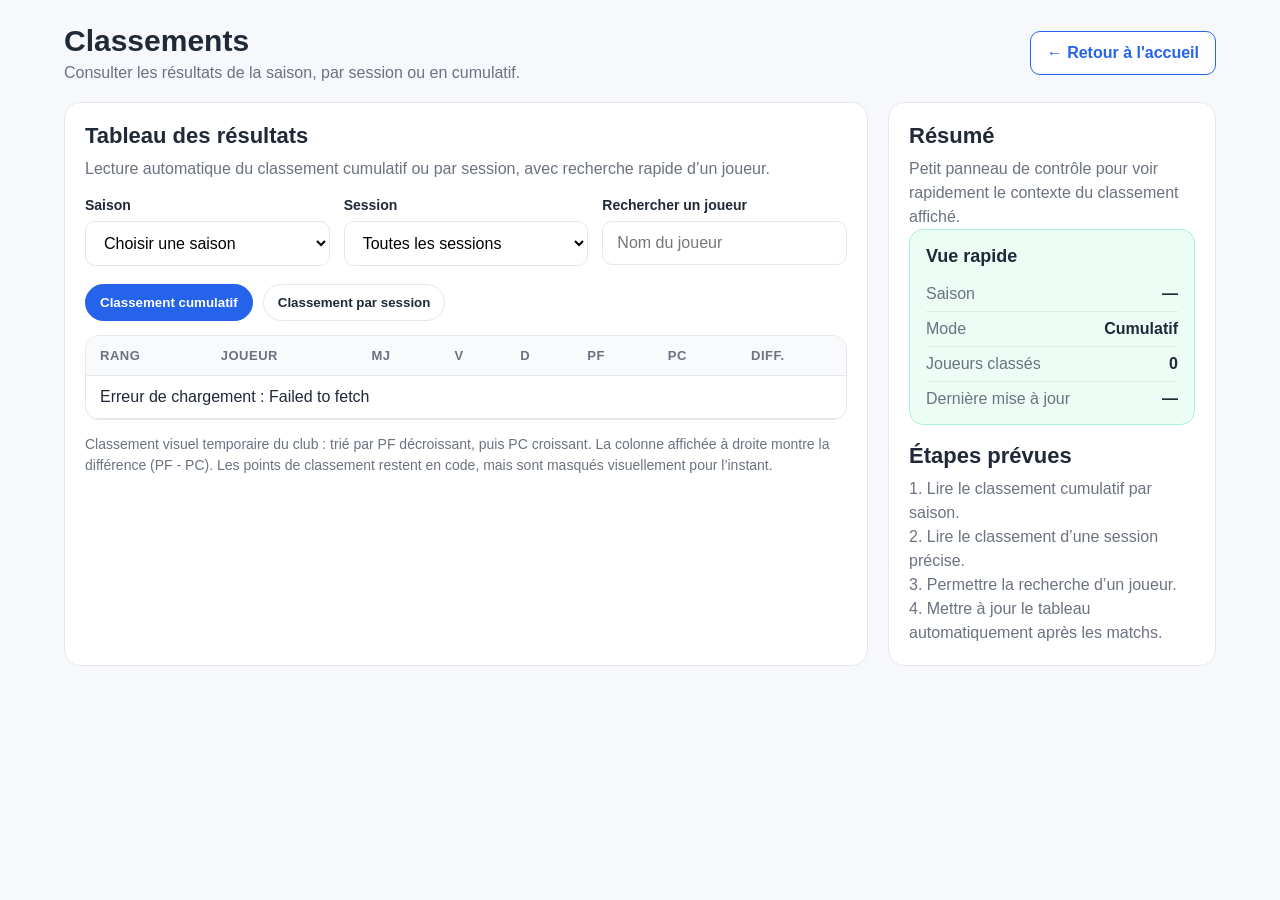
==== classement.html @ fb0f2013 "Update classement.html" ====
<!DOCTYPE html>
<html lang="fr">
<head>
  <meta charset="UTF-8" />
  <meta name="viewport" content="width=device-width, initial-scale=1.0" />
  <title>Badminton Stats - Classement</title>
  <style>
    :root {
      --bg: #f6f8fb;
      --card: #ffffff;
      --text: #1f2937;
      --muted: #6b7280;
      --line: #e5e7eb;
      --accent: #2563eb;
      --accent-hover: #1d4ed8;
      --soft: #eff6ff;
      --soft-line: #bfdbfe;
      --ok-bg: #ecfdf5;
      --ok-line: #a7f3d0;
    }

    * { box-sizing: border-box; }

    body {
      margin: 0;
      font-family: Arial, sans-serif;
      background: var(--bg);
      color: var(--text);
    }

    .wrap {
      max-width: 1200px;
      margin: 0 auto;
      padding: 24px;
    }

    .topbar {
      display: flex;
      justify-content: space-between;
      align-items: center;
      gap: 16px;
      flex-wrap: wrap;
      margin-bottom: 20px;
    }

    .topbar h1 {
      margin: 0;
      font-size: 30px;
    }

    .topbar p {
      margin: 6px 0 0;
      color: var(--muted);
    }

    .btn {
      display: inline-block;
      padding: 12px 16px;
      border-radius: 10px;
      text-decoration: none;
      font-weight: bold;
      border: 1px solid var(--accent);
      background: var(--accent);
      color: #fff;
      cursor: pointer;
    }

    .btn:hover {
      background: var(--accent-hover);
    }

    .btn.secondary {
      background: #fff;
      color: var(--accent);
    }

    .layout {
      display: grid;
      grid-template-columns: 1.7fr 1fr;
      gap: 20px;
    }

    .card {
      background: var(--card);
      border: 1px solid var(--line);
      border-radius: 16px;
      padding: 20px;
    }

    .card h2 {
      margin: 0 0 8px;
      font-size: 22px;
    }

    .card p {
      margin: 0;
      color: var(--muted);
      line-height: 1.5;
    }

    .filters {
      display: grid;
      grid-template-columns: repeat(3, minmax(0, 1fr));
      gap: 14px;
      margin-top: 16px;
    }

    .field {
      display: flex;
      flex-direction: column;
      gap: 8px;
    }

    label {
      font-weight: bold;
      font-size: 14px;
    }

    select,
    input {
      width: 100%;
      padding: 12px 14px;
      border: 1px solid var(--line);
      border-radius: 10px;
      font: inherit;
      background: #fff;
    }

    .tabs {
      display: flex;
      gap: 10px;
      flex-wrap: wrap;
      margin: 18px 0 14px;
    }

    .tab-btn {
      padding: 10px 14px;
      border-radius: 999px;
      border: 1px solid var(--line);
      background: #fff;
      font-weight: bold;
      color: var(--text);
    }

    .tab-btn.active {
      background: var(--accent);
      color: #fff;
      border-color: var(--accent);
    }

    .table-wrap {
      margin-top: 12px;
      overflow-x: auto;
      border: 1px solid var(--line);
      border-radius: 14px;
      background: #fff;
    }

    table {
      width: 100%;
      border-collapse: collapse;
      min-width: 760px;
    }

    th,
    td {
      padding: 12px 14px;
      text-align: left;
      border-bottom: 1px solid var(--line);
      white-space: nowrap;
    }

    th {
      background: #f9fafb;
      font-size: 13px;
      text-transform: uppercase;
      letter-spacing: 0.04em;
      color: var(--muted);
    }

    tbody tr:hover {
      background: #fafafa;
    }

    .rank-cell {
      font-weight: bold;
      width: 72px;
    }

    .player-cell {
      font-weight: bold;
    }

    .summary-box {
      background: var(--ok-bg);
      border: 1px solid var(--ok-line);
      border-radius: 14px;
      padding: 16px;
      margin-bottom: 16px;
    }

    .summary-box h3 {
      margin: 0 0 10px;
      font-size: 18px;
    }

    .summary-row {
      display: flex;
      justify-content: space-between;
      gap: 12px;
      padding: 8px 0;
      border-bottom: 1px solid rgba(0,0,0,0.06);
    }

    .summary-row:last-child {
      border-bottom: none;
      padding-bottom: 0;
    }

    .summary-label {
      color: var(--muted);
    }

    .summary-value {
      font-weight: bold;
      text-align: right;
    }

    .note {
      margin-top: 14px;
      font-size: 14px;
      color: var(--muted);
      line-height: 1.5;
    }

    @media (max-width: 980px) {
      .layout {
        grid-template-columns: 1fr;
      }

      .filters {
        grid-template-columns: 1fr;
      }
    }
  </style>
</head>
<body>
  <div class="wrap">
    <div class="topbar">
      <div>
        <h1>Classements</h1>
        <p>Consulter les résultats de la saison, par session ou en cumulatif.</p>
      </div>
      <a class="btn secondary" href="index.html">← Retour à l'accueil</a>
    </div>

    <div class="layout">
      <section class="card">
        <h2>Tableau des résultats</h2>
        <p>Lecture automatique du classement cumulatif ou par session, avec recherche rapide d’un joueur.</p>

        <div class="filters">
          <div class="field">
            <label for="rankingSeason">Saison</label>
            <select id="rankingSeason" name="rankingSeason">
              <option value="">Choisir une saison</option>
            </select>
          </div>

          <div class="field">
            <label for="rankingSession">Session</label>
            <select id="rankingSession" name="rankingSession">
              <option value="">Toutes les sessions</option>
            </select>
          </div>

          <div class="field">
            <label for="rankingSearch">Rechercher un joueur</label>
            <input type="text" id="rankingSearch" name="rankingSearch" placeholder="Nom du joueur" />
          </div>
        </div>

        <div class="tabs">
          <button type="button" class="tab-btn active" id="tabCumulatif">Classement cumulatif</button>
          <button type="button" class="tab-btn" id="tabSession">Classement par session</button>
        </div>

        <div class="table-wrap">
          <table>
            <thead>
              <tr>
                <th>Rang</th>
                <th>Joueur</th>
                <th>MJ</th>
                <th>V</th>
                <th>D</th>
                <th>PF</th>
                <th>PC</th>
                <th style="display:none;">Diff. interne</th>
                <th>Diff.</th>
              </tr>
            </thead>
            <tbody id="rankingTableBody">
              <tr>
                <td colspan="9">Chargement du classement...</td>
              </tr>
            </tbody>
          </table>
        </div>

        <div class="note">
          Classement visuel temporaire du club : trié par PF décroissant, puis PC croissant. La colonne affichée à droite montre la différence (PF - PC). Les points de classement restent en code, mais sont masqués visuellement pour l’instant.
        </div>
      </section>

      <!-- TODO TEMPORAIRE CLUB : le classement visuel est trié côté HTML par points pour (desc), puis points contre (asc), puis différence. Les points de classement (row.total_points) sont conservés en code mais cachés visuellement jusqu’à la décision finale sur la vraie règle officielle. -->

      <aside class="card">
        <h2>Résumé</h2>
        <p>Petit panneau de contrôle pour voir rapidement le contexte du classement affiché.</p>

        <div class="summary-box">
          <h3>Vue rapide</h3>

          <div class="summary-row">
            <div class="summary-label">Saison</div>
            <div class="summary-value" id="summarySeason">—</div>
          </div>

          <div class="summary-row">
            <div class="summary-label">Mode</div>
            <div class="summary-value" id="summaryMode">Cumulatif</div>
          </div>

          <div class="summary-row">
            <div class="summary-label">Joueurs classés</div>
            <div class="summary-value" id="summaryCount">0</div>
          </div>

          <div class="summary-row">
            <div class="summary-label">Dernière mise à jour</div>
            <div class="summary-value" id="summaryUpdated">—</div>
          </div>
        </div>

        <h2 style="margin-top: 18px;">Étapes prévues</h2>
        <p>
          1. Lire le classement cumulatif par saison.<br />
          2. Lire le classement d’une session précise.<br />
          3. Permettre la recherche d’un joueur.<br />
          4. Mettre à jour le tableau automatiquement après les matchs.
        </p>
      </aside>
    </div>
  </div>
<script>
  const API_URL = 'https://script.google.com/macros/s/AKfycbwddJ7s8j6uWH2fXP_h7161F_MT5ZU12X15oMx6Xx7icxud1jg9_e3iq28bjfs3X4_y/exec';

  const rankingSeasonEl = document.getElementById('rankingSeason');
  const rankingSessionEl = document.getElementById('rankingSession');
  const rankingSearchEl = document.getElementById('rankingSearch');
  const rankingTableBodyEl = document.getElementById('rankingTableBody');

  const tabCumulatifEl = document.getElementById('tabCumulatif');
  const tabSessionEl = document.getElementById('tabSession');

  const summarySeasonEl = document.getElementById('summarySeason');
  const summaryModeEl = document.getElementById('summaryMode');
  const summaryCountEl = document.getElementById('summaryCount');
  const summaryUpdatedEl = document.getElementById('summaryUpdated');

  let seasonsCache = [];
  let rankingCache = [];
  let currentMode = 'cumulatif';

  function escapeHtml(value) {
    return String(value ?? '')
      .replace(/&/g, '&amp;')
      .replace(/</g, '&lt;')
      .replace(/>/g, '&gt;')
      .replace(/"/g, '&quot;')
      .replace(/'/g, '&#039;');
  }

  function getSelectedSeason() {
    const saisonId = String(rankingSeasonEl.value || '').trim();
    return seasonsCache.find(s => String(s.saison_id || '').trim() === saisonId) || null;
  }

  function setMode(mode) {
    currentMode = mode === 'session' ? 'session' : 'cumulatif';
    tabCumulatifEl.classList.toggle('active', currentMode === 'cumulatif');
    tabSessionEl.classList.toggle('active', currentMode === 'session');
    rankingSessionEl.disabled = currentMode !== 'session';
    loadRanking();
  }

  function populateSessions() {
    rankingSessionEl.innerHTML = '<option value="">Toutes les sessions</option>';

    const season = getSelectedSeason();
    const sessions = season && Array.isArray(season.sessions) ? season.sessions : [];

    sessions.forEach(session => {
      const option = document.createElement('option');
      option.value = String(session.no_session || '').trim();
      option.textContent = `Session ${session.no_session} — ${session.date}`;
      rankingSessionEl.appendChild(option);
    });

    if (currentMode === 'session' && sessions.length > 0) {
      rankingSessionEl.value = String(sessions[0].no_session || '').trim();
    }
  }

  async function loadSeasons() {
    try {
      const response = await fetch(`${API_URL}?action=getSeasons`);
      const result = await response.json();

      if (!result.ok) {
        throw new Error(result.error || 'Erreur API inconnue');
      }

      seasonsCache = Array.isArray(result.data) ? result.data : [];
      rankingSeasonEl.innerHTML = '<option value="">Choisir une saison</option>';

      seasonsCache.forEach(season => {
        const option = document.createElement('option');
        option.value = season.saison_id;
        option.textContent = season.nom_saison || season.saison_id;
        rankingSeasonEl.appendChild(option);
      });

      if (seasonsCache.length > 0) {
        rankingSeasonEl.value = seasonsCache[0].saison_id;
        populateSessions();
        loadRanking();
      } else {
        renderTable();
      }
    } catch (error) {
      console.error('Erreur loadSeasons:', error);
      rankingTableBodyEl.innerHTML = `
        <tr>
          <td colspan="9">Erreur de chargement : ${escapeHtml(error.message || 'Erreur inconnue')}</td>
        </tr>
      `;
    }
  }

  async function loadRanking() {
    const season = getSelectedSeason();
    if (!season) {
      rankingCache = [];
      renderTable();
      return;
    }

    try {
      const params = new URLSearchParams({
        action: 'getRanking',
        saison_id: String(season.saison_id || '').trim()
      });

      if (currentMode === 'session' && rankingSessionEl.value) {
        params.set('no_session', String(rankingSessionEl.value || '').trim());
      }

      const response = await fetch(`${API_URL}?${params.toString()}`);
      const result = await response.json();

      if (!result.ok) {
        throw new Error(result.error || 'Erreur API inconnue');
      }

      rankingCache = Array.isArray(result.rows) ? result.rows : [];
      summaryUpdatedEl.textContent = result.updated_at || '—';
      renderTable();
    } catch (error) {
      console.error('Erreur loadRanking:', error);
      rankingCache = [];
      rankingTableBodyEl.innerHTML = `
        <tr>
          <td colspan="9">Erreur de chargement : ${escapeHtml(error.message || 'Erreur inconnue')}</td>
        </tr>
      `;
    }
  }

  function renderTable() {
    const season = getSelectedSeason();
    const search = String(rankingSearchEl.value || '').trim().toLowerCase();

    const filtered = rankingCache.filter(row => {
      if (!search) return true;
      const text = `${row.nom || ''} ${row.joueur_id || ''}`.toLowerCase();
      return text.includes(search);
    });

const sorted = [...filtered].sort((a, b) => {
  const diffA = Number(a.plus_moins || 0);
  const diffB = Number(b.plus_moins || 0);
  if (diffB !== diffA) return diffB - diffA;

  const pfA = Number(a.points_pour || 0);
  const pfB = Number(b.points_pour || 0);
  if (pfB !== pfA) return pfB - pfA;

  const pcA = Number(a.points_contre || 0);
  const pcB = Number(b.points_contre || 0);
  if (pcA !== pcB) return pcA - pcB;

  return String(a.nom || a.joueur_id || '').localeCompare(
    String(b.nom || b.joueur_id || ''),
    'fr',
    { sensitivity: 'base' }
  );
});

    if (!sorted.length) {
      rankingTableBodyEl.innerHTML = `
        <tr>
          <td colspan="9">Aucun résultat à afficher.</td>
        </tr>
      `;
    } else {
      rankingTableBodyEl.innerHTML = sorted.map((row, index) => `
        <tr>
          <td class="rank-cell">${index + 1}</td>
          <td class="player-cell">${escapeHtml(row.nom || row.joueur_id)}</td>
          <td>${escapeHtml(row.matchs_joues)}</td>
          <td>${escapeHtml(row.victoires)}</td>
          <td>${escapeHtml(row.defaites)}</td>
          <td>${escapeHtml(row.points_pour)}</td>
          <td>${escapeHtml(row.points_contre)}</td>
          <td style="display:none;">${escapeHtml(row.plus_moins)}</td>
          <td>${escapeHtml(row.plus_moins)}</td>
        </tr>
      `).join('');
    }

    summarySeasonEl.textContent = season ? (season.nom_saison || season.saison_id) : '—';
    summaryModeEl.textContent = currentMode === 'session'
      ? `Session ${rankingSessionEl.value || '—'}`
      : 'Cumulatif';
    summaryCountEl.textContent = String(sorted.length);
  }

  rankingSeasonEl.addEventListener('change', () => {
    populateSessions();
    loadRanking();
  });

  rankingSessionEl.addEventListener('change', loadRanking);
  rankingSearchEl.addEventListener('input', renderTable);
  tabCumulatifEl.addEventListener('click', () => setMode('cumulatif'));
  tabSessionEl.addEventListener('click', () => setMode('session'));

  loadSeasons();
</script>
</body>
</html>
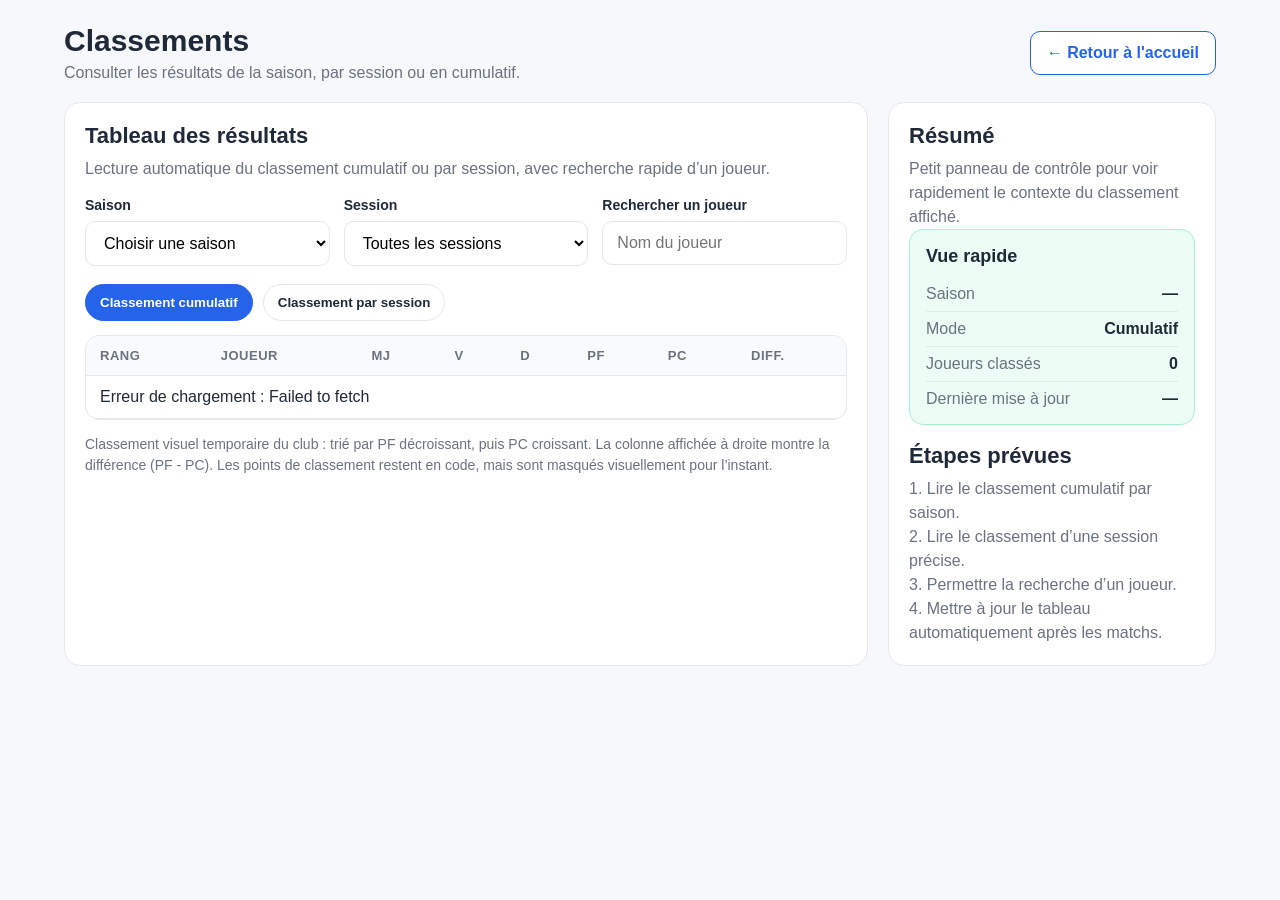
==== commit 9071da96: "Update classement.html" ====
--- a/classement.html
+++ b/classement.html
@@ -498,36 +498,18 @@
       return text.includes(search);
     });
 
-const sorted = [...filtered].sort((a, b) => {
-  const diffA = Number(a.plus_moins || 0);
-  const diffB = Number(b.plus_moins || 0);
-  if (diffB !== diffA) return diffB - diffA;
-
-  const pfA = Number(a.points_pour || 0);
-  const pfB = Number(b.points_pour || 0);
-  if (pfB !== pfA) return pfB - pfA;
-
-  const pcA = Number(a.points_contre || 0);
-  const pcB = Number(b.points_contre || 0);
-  if (pcA !== pcB) return pcA - pcB;
-
-  return String(a.nom || a.joueur_id || '').localeCompare(
-    String(b.nom || b.joueur_id || ''),
-    'fr',
-    { sensitivity: 'base' }
-  );
-});
-
-    if (!sorted.length) {
+const rowsToDisplay = [...filtered];
+
+    if (!rowsToDisplay.length) {
       rankingTableBodyEl.innerHTML = `
         <tr>
           <td colspan="9">Aucun résultat à afficher.</td>
         </tr>
       `;
     } else {
-      rankingTableBodyEl.innerHTML = sorted.map((row, index) => `
+      rankingTableBodyEl.innerHTML = rowsToDisplay.map((row, index) => `
         <tr>
-          <td class="rank-cell">${index + 1}</td>
+          <td class="rank-cell">${escapeHtml(row.rang ?? row.rank ?? (index + 1))}</td>
           <td class="player-cell">${escapeHtml(row.nom || row.joueur_id)}</td>
           <td>${escapeHtml(row.matchs_joues)}</td>
           <td>${escapeHtml(row.victoires)}</td>
@@ -544,7 +526,7 @@
     summaryModeEl.textContent = currentMode === 'session'
       ? `Session ${rankingSessionEl.value || '—'}`
       : 'Cumulatif';
-    summaryCountEl.textContent = String(sorted.length);
+    summaryCountEl.textContent = String(rowsToDisplay.length);
   }
 
   rankingSeasonEl.addEventListener('change', () => {
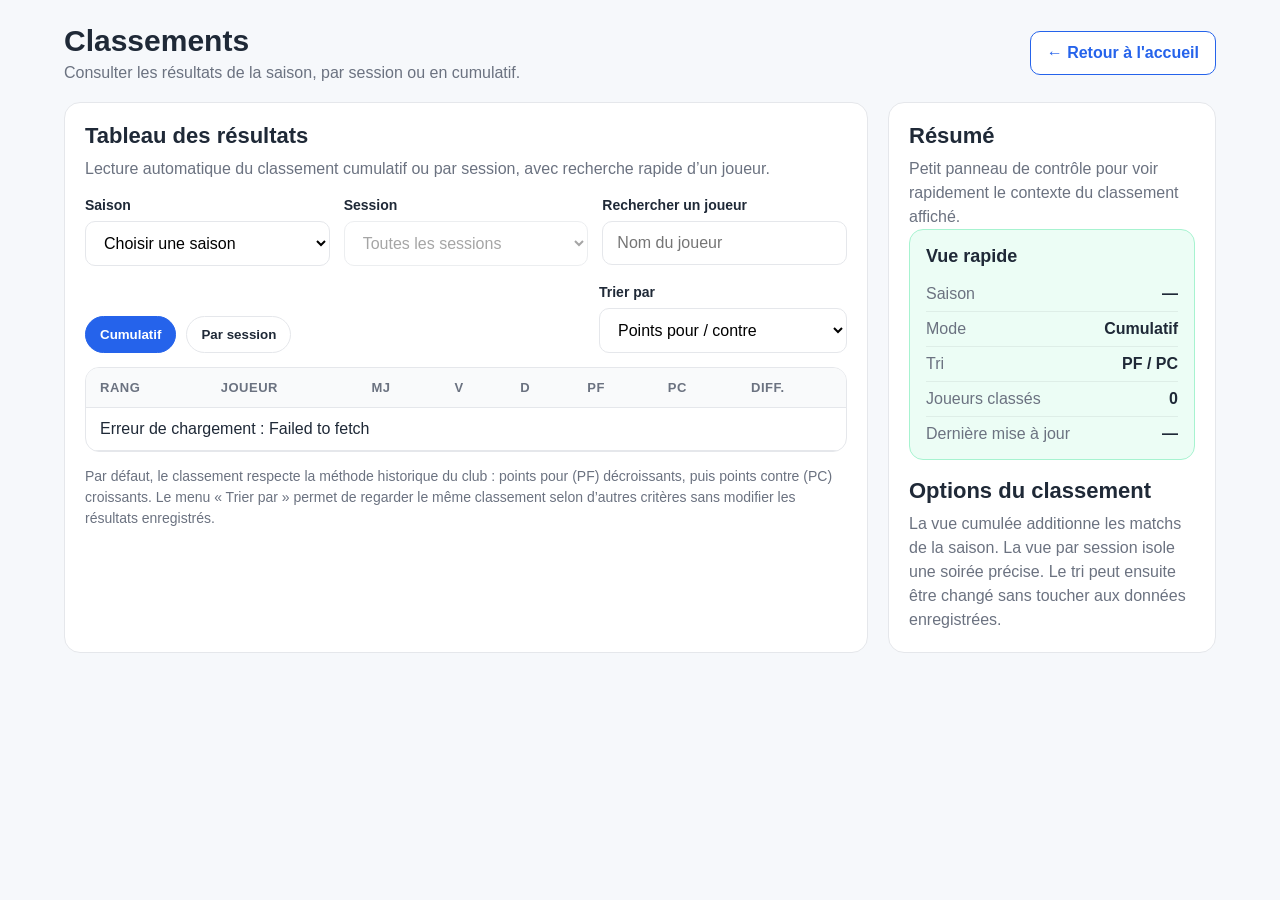
==== commit bc74968d: "Update classement.html" ====
--- a/classement.html
+++ b/classement.html
@@ -126,11 +126,24 @@
       background: #fff;
     }
 
+    .ranking-controls {
+      display: flex;
+      align-items: end;
+      justify-content: space-between;
+      gap: 16px;
+      flex-wrap: wrap;
+      margin: 18px 0 14px;
+    }
+
     .tabs {
       display: flex;
       gap: 10px;
       flex-wrap: wrap;
-      margin: 18px 0 14px;
+      margin: 0;
+    }
+
+    .sort-field {
+      min-width: 235px;
     }
 
     .tab-btn {
@@ -142,6 +155,18 @@
       color: var(--text);
     }
 
+.player-link {
+  color: inherit;
+  text-decoration: none;
+  font-weight: bold;
+  cursor: pointer;
+}
+
+.player-link:hover {
+  color: var(--accent);
+  text-decoration: underline;
+}
+    
     .tab-btn.active {
       background: var(--accent);
       color: #fff;
@@ -269,7 +294,7 @@
 
           <div class="field">
             <label for="rankingSession">Session</label>
-            <select id="rankingSession" name="rankingSession">
+            <select id="rankingSession" name="rankingSession" disabled>
               <option value="">Toutes les sessions</option>
             </select>
           </div>
@@ -280,9 +305,23 @@
           </div>
         </div>
 
-        <div class="tabs">
-          <button type="button" class="tab-btn active" id="tabCumulatif">Classement cumulatif</button>
-          <button type="button" class="tab-btn" id="tabSession">Classement par session</button>
+        <div class="ranking-controls">
+          <div class="tabs">
+            <button type="button" class="tab-btn active" id="tabCumulatif">Cumulatif</button>
+            <button type="button" class="tab-btn" id="tabSession">Par session</button>
+          </div>
+
+          <div class="field sort-field">
+            <label for="rankingSort">Trier par</label>
+            <select id="rankingSort" name="rankingSort">
+              <option value="points" selected>Points pour / contre</option>
+              <option value="wins">Victoires</option>
+              <option value="losses">Défaites (moins en premier)</option>
+              <option value="diff">Différentiel</option>
+              <option value="matches">Matchs joués</option>
+              <option value="winpct">% de victoires</option>
+            </select>
+          </div>
         </div>
 
         <div class="table-wrap">
@@ -309,11 +348,9 @@
         </div>
 
         <div class="note">
-          Classement visuel temporaire du club : trié par PF décroissant, puis PC croissant. La colonne affichée à droite montre la différence (PF - PC). Les points de classement restent en code, mais sont masqués visuellement pour l’instant.
+          Par défaut, le classement respecte la méthode historique du club : points pour (PF) décroissants, puis points contre (PC) croissants. Le menu « Trier par » permet de regarder le même classement selon d’autres critères sans modifier les résultats enregistrés.
         </div>
       </section>
-
-      <!-- TODO TEMPORAIRE CLUB : le classement visuel est trié côté HTML par points pour (desc), puis points contre (asc), puis différence. Les points de classement (row.total_points) sont conservés en code mais cachés visuellement jusqu’à la décision finale sur la vraie règle officielle. -->
 
       <aside class="card">
         <h2>Résumé</h2>
@@ -333,6 +370,11 @@
           </div>
 
           <div class="summary-row">
+            <div class="summary-label">Tri</div>
+            <div class="summary-value" id="summarySort">PF / PC</div>
+          </div>
+
+          <div class="summary-row">
             <div class="summary-label">Joueurs classés</div>
             <div class="summary-value" id="summaryCount">0</div>
           </div>
@@ -343,12 +385,9 @@
           </div>
         </div>
 
-        <h2 style="margin-top: 18px;">Étapes prévues</h2>
+        <h2 style="margin-top: 18px;">Options du classement</h2>
         <p>
-          1. Lire le classement cumulatif par saison.<br />
-          2. Lire le classement d’une session précise.<br />
-          3. Permettre la recherche d’un joueur.<br />
-          4. Mettre à jour le tableau automatiquement après les matchs.
+          La vue cumulée additionne les matchs de la saison. La vue par session isole une soirée précise. Le tri peut ensuite être changé sans toucher aux données enregistrées.
         </p>
       </aside>
     </div>
@@ -359,6 +398,7 @@
   const rankingSeasonEl = document.getElementById('rankingSeason');
   const rankingSessionEl = document.getElementById('rankingSession');
   const rankingSearchEl = document.getElementById('rankingSearch');
+  const rankingSortEl = document.getElementById('rankingSort');
   const rankingTableBodyEl = document.getElementById('rankingTableBody');
 
   const tabCumulatifEl = document.getElementById('tabCumulatif');
@@ -366,6 +406,7 @@
 
   const summarySeasonEl = document.getElementById('summarySeason');
   const summaryModeEl = document.getElementById('summaryMode');
+  const summarySortEl = document.getElementById('summarySort');
   const summaryCountEl = document.getElementById('summaryCount');
   const summaryUpdatedEl = document.getElementById('summaryUpdated');
 
@@ -389,9 +430,20 @@
 
   function setMode(mode) {
     currentMode = mode === 'session' ? 'session' : 'cumulatif';
+
     tabCumulatifEl.classList.toggle('active', currentMode === 'cumulatif');
     tabSessionEl.classList.toggle('active', currentMode === 'session');
     rankingSessionEl.disabled = currentMode !== 'session';
+
+    if (currentMode === 'session' && !rankingSessionEl.value) {
+      const firstSessionOption = Array.from(rankingSessionEl.options)
+        .find(option => option.value);
+
+      if (firstSessionOption) {
+        rankingSessionEl.value = firstSessionOption.value;
+      }
+    }
+
     loadRanking();
   }
 
@@ -488,17 +540,119 @@
     }
   }
 
+  function getWinPercentage(row) {
+    const matchs = Number(row.matchs_joues || 0);
+    const victoires = Number(row.victoires || 0);
+
+    if (matchs <= 0) {
+      return 0;
+    }
+
+    return (victoires / matchs) * 100;
+  }
+
+  function compareByName(a, b) {
+    return String(a.nom || '').localeCompare(String(b.nom || ''), 'fr', {
+      sensitivity: 'base'
+    });
+  }
+
+  function sortRankingRows(rows) {
+    const mode = String(rankingSortEl.value || 'points');
+
+    return [...rows].sort((a, b) => {
+      const pfA = Number(a.points_pour || 0);
+      const pfB = Number(b.points_pour || 0);
+      const pcA = Number(a.points_contre || 0);
+      const pcB = Number(b.points_contre || 0);
+      const diffA = Number(a.plus_moins || 0);
+      const diffB = Number(b.plus_moins || 0);
+      const winsA = Number(a.victoires || 0);
+      const winsB = Number(b.victoires || 0);
+      const lossesA = Number(a.defaites || 0);
+      const lossesB = Number(b.defaites || 0);
+      const matchesA = Number(a.matchs_joues || 0);
+      const matchesB = Number(b.matchs_joues || 0);
+      const winPctA = getWinPercentage(a);
+      const winPctB = getWinPercentage(b);
+
+      if (mode === 'wins') {
+        if (winsB !== winsA) return winsB - winsA;
+        if (winPctB !== winPctA) return winPctB - winPctA;
+        if (diffB !== diffA) return diffB - diffA;
+        return compareByName(a, b);
+      }
+
+      if (mode === 'losses') {
+        if (lossesA !== lossesB) return lossesA - lossesB;
+        if (winPctB !== winPctA) return winPctB - winPctA;
+        if (winsB !== winsA) return winsB - winsA;
+        return compareByName(a, b);
+      }
+
+      if (mode === 'diff') {
+        if (diffB !== diffA) return diffB - diffA;
+        if (pfB !== pfA) return pfB - pfA;
+        if (pcA !== pcB) return pcA - pcB;
+        return compareByName(a, b);
+      }
+
+      if (mode === 'matches') {
+        if (matchesB !== matchesA) return matchesB - matchesA;
+        if (winsB !== winsA) return winsB - winsA;
+        if (diffB !== diffA) return diffB - diffA;
+        return compareByName(a, b);
+      }
+
+      if (mode === 'winpct') {
+        if (winPctB !== winPctA) return winPctB - winPctA;
+        if (winsB !== winsA) return winsB - winsA;
+        if (matchesB !== matchesA) return matchesB - matchesA;
+        return compareByName(a, b);
+      }
+
+      // Méthode historique du club :
+      // 1) Points pour (plus haut en premier)
+      // 2) Points contre (plus bas en premier)
+      if (pfB !== pfA) return pfB - pfA;
+      if (pcA !== pcB) return pcA - pcB;
+      if (diffB !== diffA) return diffB - diffA;
+      if (winsB !== winsA) return winsB - winsA;
+
+      return compareByName(a, b);
+    });
+  }
+
+  function getSortLabel() {
+    const labels = {
+      points: 'PF / PC',
+      wins: 'Victoires',
+      losses: 'Défaites',
+      diff: 'Différentiel',
+      matches: 'Matchs joués',
+      winpct: '% victoires'
+    };
+
+    return labels[rankingSortEl.value] || 'PF / PC';
+  }
+
   function renderTable() {
     const season = getSelectedSeason();
     const search = String(rankingSearchEl.value || '').trim().toLowerCase();
 
-    const filtered = rankingCache.filter(row => {
+    // On trie d'abord le classement COMPLET afin que le rang reste le vrai rang
+    // même lorsqu'on recherche seulement un joueur.
+    const sortedRanking = sortRankingRows(rankingCache).map((row, index) => ({
+      ...row,
+      visual_rank: index + 1
+    }));
+
+    const rowsToDisplay = sortedRanking.filter(row => {
       if (!search) return true;
+
       const text = `${row.nom || ''} ${row.joueur_id || ''}`.toLowerCase();
       return text.includes(search);
     });
-
-const rowsToDisplay = [...filtered];
 
     if (!rowsToDisplay.length) {
       rankingTableBodyEl.innerHTML = `
@@ -507,10 +661,17 @@
         </tr>
       `;
     } else {
-      rankingTableBodyEl.innerHTML = rowsToDisplay.map((row, index) => `
+      rankingTableBodyEl.innerHTML = rowsToDisplay.map(row => `
         <tr>
-          <td class="rank-cell">${escapeHtml(row.rang ?? row.rank ?? (index + 1))}</td>
-          <td class="player-cell">${escapeHtml(row.nom || row.joueur_id)}</td>
+          <td class="rank-cell">${escapeHtml(row.visual_rank)}</td>
+          <td class="player-cell">
+            <a
+              href="joueurs.html?joueur_id=${encodeURIComponent(row.joueur_id || '')}"
+              class="player-link"
+            >
+              ${escapeHtml(row.nom || row.joueur_id)}
+            </a>
+          </td>
           <td>${escapeHtml(row.matchs_joues)}</td>
           <td>${escapeHtml(row.victoires)}</td>
           <td>${escapeHtml(row.defaites)}</td>
@@ -526,6 +687,7 @@
     summaryModeEl.textContent = currentMode === 'session'
       ? `Session ${rankingSessionEl.value || '—'}`
       : 'Cumulatif';
+    summarySortEl.textContent = getSortLabel();
     summaryCountEl.textContent = String(rowsToDisplay.length);
   }
 
@@ -536,6 +698,7 @@
 
   rankingSessionEl.addEventListener('change', loadRanking);
   rankingSearchEl.addEventListener('input', renderTable);
+  rankingSortEl.addEventListener('change', renderTable);
   tabCumulatifEl.addEventListener('click', () => setMode('cumulatif'));
   tabSessionEl.addEventListener('click', () => setMode('session'));
 
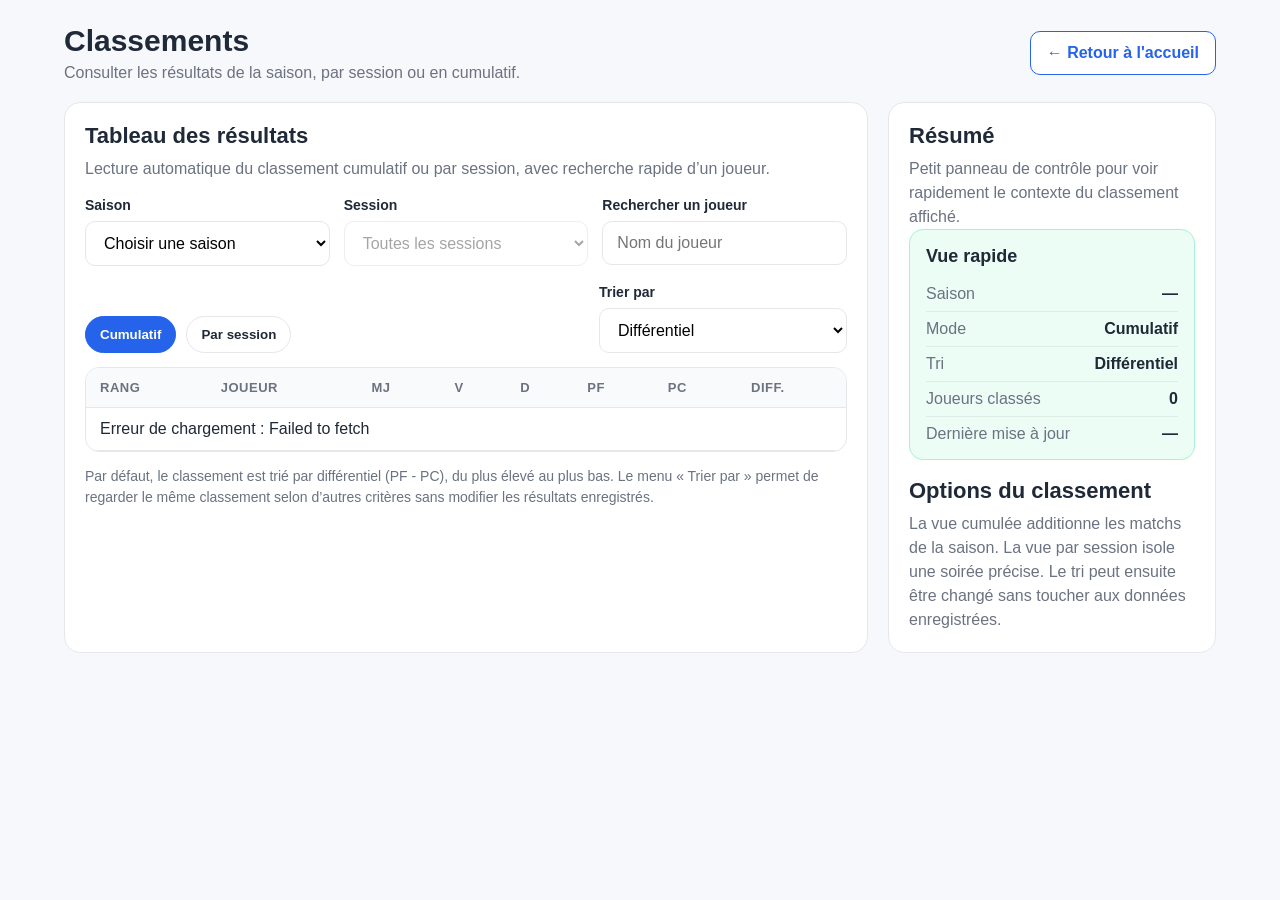
==== commit 1f24d380: "Update classement.html" ====
--- a/classement.html
+++ b/classement.html
@@ -314,10 +314,10 @@
           <div class="field sort-field">
             <label for="rankingSort">Trier par</label>
             <select id="rankingSort" name="rankingSort">
-              <option value="points" selected>Points pour / contre</option>
+              <option value="points">Points pour / contre</option>
               <option value="wins">Victoires</option>
               <option value="losses">Défaites (moins en premier)</option>
-              <option value="diff">Différentiel</option>
+              <option value="diff" selected>Différentiel</option>
               <option value="matches">Matchs joués</option>
               <option value="winpct">% de victoires</option>
             </select>
@@ -348,7 +348,7 @@
         </div>
 
         <div class="note">
-          Par défaut, le classement respecte la méthode historique du club : points pour (PF) décroissants, puis points contre (PC) croissants. Le menu « Trier par » permet de regarder le même classement selon d’autres critères sans modifier les résultats enregistrés.
+          Par défaut, le classement est trié par différentiel (PF - PC), du plus élevé au plus bas. Le menu « Trier par » permet de regarder le même classement selon d’autres critères sans modifier les résultats enregistrés.
         </div>
       </section>
 
@@ -371,7 +371,7 @@
 
           <div class="summary-row">
             <div class="summary-label">Tri</div>
-            <div class="summary-value" id="summarySort">PF / PC</div>
+            <div class="summary-value" id="summarySort">Différentiel</div>
           </div>
 
           <div class="summary-row">
@@ -558,7 +558,7 @@
   }
 
   function sortRankingRows(rows) {
-    const mode = String(rankingSortEl.value || 'points');
+    const mode = String(rankingSortEl.value || 'diff');
 
     return [...rows].sort((a, b) => {
       const pfA = Number(a.points_pour || 0);
@@ -611,12 +611,10 @@
         return compareByName(a, b);
       }
 
-      // Méthode historique du club :
-      // 1) Points pour (plus haut en premier)
-      // 2) Points contre (plus bas en premier)
+      // Tri par défaut : différentiel (PF - PC), du plus élevé au plus bas.
+      if (diffB !== diffA) return diffB - diffA;
       if (pfB !== pfA) return pfB - pfA;
       if (pcA !== pcB) return pcA - pcB;
-      if (diffB !== diffA) return diffB - diffA;
       if (winsB !== winsA) return winsB - winsA;
 
       return compareByName(a, b);
@@ -633,7 +631,7 @@
       winpct: '% victoires'
     };
 
-    return labels[rankingSortEl.value] || 'PF / PC';
+    return labels[rankingSortEl.value] || 'Différentiel';
   }
 
   function renderTable() {
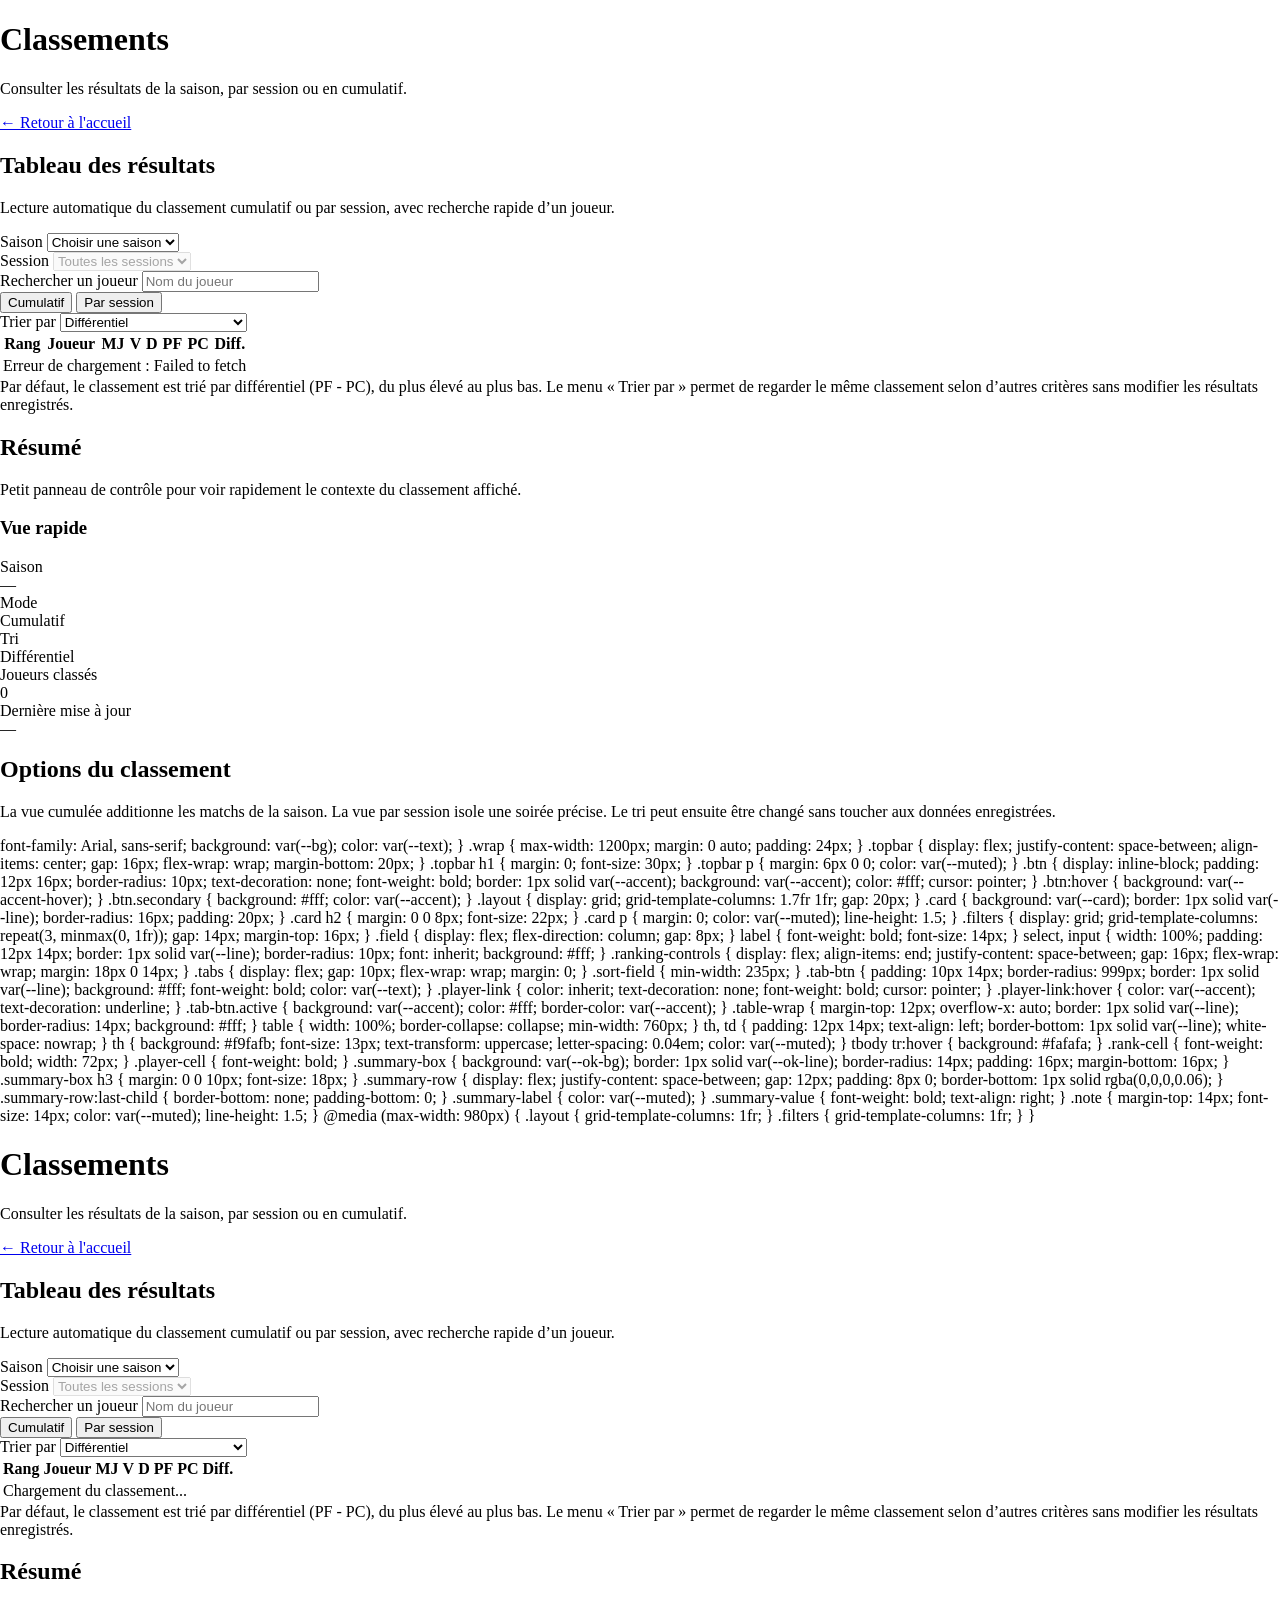
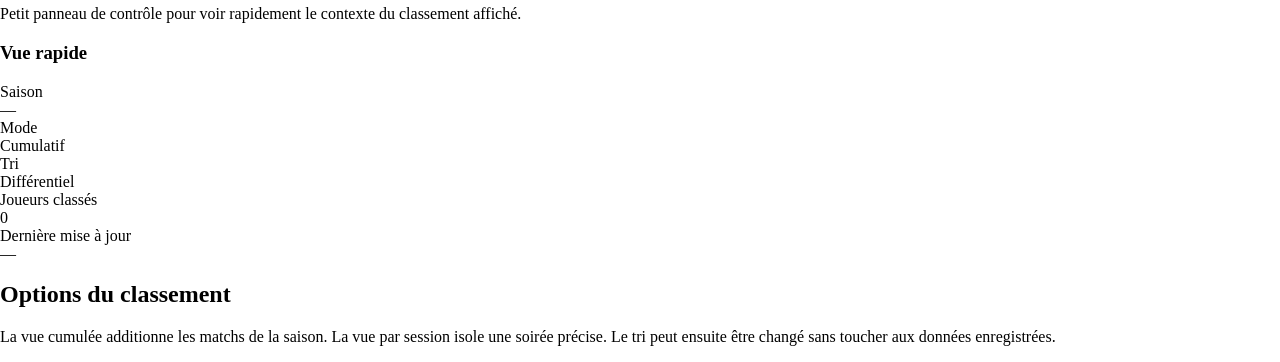
==== commit 52d6d087: "Update classement.html" ====
--- a/classement.html
+++ b/classement.html
@@ -1,4 +1,28 @@
 <!DOCTYPE html>
+<html lang="fr">
+<head>
+  <meta charset="UTF-8" />
+  <meta name="viewport" content="width=device-width, initial-scale=1.0" />
+  <title>Badminton Stats - Classement</title>
+  <style>
+    :root {
+      --bg: #f6f8fb;
+      --card: #ffffff;
+      --text: #1f2937;
+      --muted: #6b7280;
+      --line: #e5e7eb;
+      --accent: #2563eb;
+      --accent-hover: #1d4ed8;
+      --soft: #eff6ff;
+      --soft-line: #bfdbfe;
+      --ok-bg: #ecfdf5;
+      --ok-line: #a7f3d0;
+    }
+
+    * { box-sizing: border-box; }
+
+    body {
+      margin: 0;<!DOCTYPE html>
 <html lang="fr">
 <head>
   <meta charset="UTF-8" />
@@ -393,7 +417,7 @@
     </div>
   </div>
 <script>
-  const API_URL = 'https://script.google.com/macros/s/AKfycbwddJ7s8j6uWH2fXP_h7161F_MT5ZU12X15oMx6Xx7icxud1jg9_e3iq28bjfs3X4_y/exec';
+  const API_URL = 'https://script.google.com/macros/s/AKfycbzWyVZ6vowktFzops1mlw_rapGKlZjJ03SHpvEc8-LgzYNbp-rBG774HtbVccV9D8oQoQ/exec';
 
   const rankingSeasonEl = document.getElementById('rankingSeason');
   const rankingSessionEl = document.getElementById('rankingSession');
@@ -704,3 +728,684 @@
 </script>
 </body>
 </html>
+      font-family: Arial, sans-serif;
+      background: var(--bg);
+      color: var(--text);
+    }
+
+    .wrap {
+      max-width: 1200px;
+      margin: 0 auto;
+      padding: 24px;
+    }
+
+    .topbar {
+      display: flex;
+      justify-content: space-between;
+      align-items: center;
+      gap: 16px;
+      flex-wrap: wrap;
+      margin-bottom: 20px;
+    }
+
+    .topbar h1 {
+      margin: 0;
+      font-size: 30px;
+    }
+
+    .topbar p {
+      margin: 6px 0 0;
+      color: var(--muted);
+    }
+
+    .btn {
+      display: inline-block;
+      padding: 12px 16px;
+      border-radius: 10px;
+      text-decoration: none;
+      font-weight: bold;
+      border: 1px solid var(--accent);
+      background: var(--accent);
+      color: #fff;
+      cursor: pointer;
+    }
+
+    .btn:hover {
+      background: var(--accent-hover);
+    }
+
+    .btn.secondary {
+      background: #fff;
+      color: var(--accent);
+    }
+
+    .layout {
+      display: grid;
+      grid-template-columns: 1.7fr 1fr;
+      gap: 20px;
+    }
+
+    .card {
+      background: var(--card);
+      border: 1px solid var(--line);
+      border-radius: 16px;
+      padding: 20px;
+    }
+
+    .card h2 {
+      margin: 0 0 8px;
+      font-size: 22px;
+    }
+
+    .card p {
+      margin: 0;
+      color: var(--muted);
+      line-height: 1.5;
+    }
+
+    .filters {
+      display: grid;
+      grid-template-columns: repeat(3, minmax(0, 1fr));
+      gap: 14px;
+      margin-top: 16px;
+    }
+
+    .field {
+      display: flex;
+      flex-direction: column;
+      gap: 8px;
+    }
+
+    label {
+      font-weight: bold;
+      font-size: 14px;
+    }
+
+    select,
+    input {
+      width: 100%;
+      padding: 12px 14px;
+      border: 1px solid var(--line);
+      border-radius: 10px;
+      font: inherit;
+      background: #fff;
+    }
+
+    .ranking-controls {
+      display: flex;
+      align-items: end;
+      justify-content: space-between;
+      gap: 16px;
+      flex-wrap: wrap;
+      margin: 18px 0 14px;
+    }
+
+    .tabs {
+      display: flex;
+      gap: 10px;
+      flex-wrap: wrap;
+      margin: 0;
+    }
+
+    .sort-field {
+      min-width: 235px;
+    }
+
+    .tab-btn {
+      padding: 10px 14px;
+      border-radius: 999px;
+      border: 1px solid var(--line);
+      background: #fff;
+      font-weight: bold;
+      color: var(--text);
+    }
+
+.player-link {
+  color: inherit;
+  text-decoration: none;
+  font-weight: bold;
+  cursor: pointer;
+}
+
+.player-link:hover {
+  color: var(--accent);
+  text-decoration: underline;
+}
+    
+    .tab-btn.active {
+      background: var(--accent);
+      color: #fff;
+      border-color: var(--accent);
+    }
+
+    .table-wrap {
+      margin-top: 12px;
+      overflow-x: auto;
+      border: 1px solid var(--line);
+      border-radius: 14px;
+      background: #fff;
+    }
+
+    table {
+      width: 100%;
+      border-collapse: collapse;
+      min-width: 760px;
+    }
+
+    th,
+    td {
+      padding: 12px 14px;
+      text-align: left;
+      border-bottom: 1px solid var(--line);
+      white-space: nowrap;
+    }
+
+    th {
+      background: #f9fafb;
+      font-size: 13px;
+      text-transform: uppercase;
+      letter-spacing: 0.04em;
+      color: var(--muted);
+    }
+
+    tbody tr:hover {
+      background: #fafafa;
+    }
+
+    .rank-cell {
+      font-weight: bold;
+      width: 72px;
+    }
+
+    .player-cell {
+      font-weight: bold;
+    }
+
+    .summary-box {
+      background: var(--ok-bg);
+      border: 1px solid var(--ok-line);
+      border-radius: 14px;
+      padding: 16px;
+      margin-bottom: 16px;
+    }
+
+    .summary-box h3 {
+      margin: 0 0 10px;
+      font-size: 18px;
+    }
+
+    .summary-row {
+      display: flex;
+      justify-content: space-between;
+      gap: 12px;
+      padding: 8px 0;
+      border-bottom: 1px solid rgba(0,0,0,0.06);
+    }
+
+    .summary-row:last-child {
+      border-bottom: none;
+      padding-bottom: 0;
+    }
+
+    .summary-label {
+      color: var(--muted);
+    }
+
+    .summary-value {
+      font-weight: bold;
+      text-align: right;
+    }
+
+    .note {
+      margin-top: 14px;
+      font-size: 14px;
+      color: var(--muted);
+      line-height: 1.5;
+    }
+
+    @media (max-width: 980px) {
+      .layout {
+        grid-template-columns: 1fr;
+      }
+
+      .filters {
+        grid-template-columns: 1fr;
+      }
+    }
+  </style>
+</head>
+<body>
+  <div class="wrap">
+    <div class="topbar">
+      <div>
+        <h1>Classements</h1>
+        <p>Consulter les résultats de la saison, par session ou en cumulatif.</p>
+      </div>
+      <a class="btn secondary" href="index.html">← Retour à l'accueil</a>
+    </div>
+
+    <div class="layout">
+      <section class="card">
+        <h2>Tableau des résultats</h2>
+        <p>Lecture automatique du classement cumulatif ou par session, avec recherche rapide d’un joueur.</p>
+
+        <div class="filters">
+          <div class="field">
+            <label for="rankingSeason">Saison</label>
+            <select id="rankingSeason" name="rankingSeason">
+              <option value="">Choisir une saison</option>
+            </select>
+          </div>
+
+          <div class="field">
+            <label for="rankingSession">Session</label>
+            <select id="rankingSession" name="rankingSession" disabled>
+              <option value="">Toutes les sessions</option>
+            </select>
+          </div>
+
+          <div class="field">
+            <label for="rankingSearch">Rechercher un joueur</label>
+            <input type="text" id="rankingSearch" name="rankingSearch" placeholder="Nom du joueur" />
+          </div>
+        </div>
+
+        <div class="ranking-controls">
+          <div class="tabs">
+            <button type="button" class="tab-btn active" id="tabCumulatif">Cumulatif</button>
+            <button type="button" class="tab-btn" id="tabSession">Par session</button>
+          </div>
+
+          <div class="field sort-field">
+            <label for="rankingSort">Trier par</label>
+            <select id="rankingSort" name="rankingSort">
+              <option value="points">Points pour / contre</option>
+              <option value="wins">Victoires</option>
+              <option value="losses">Défaites (moins en premier)</option>
+              <option value="diff" selected>Différentiel</option>
+              <option value="matches">Matchs joués</option>
+              <option value="winpct">% de victoires</option>
+            </select>
+          </div>
+        </div>
+
+        <div class="table-wrap">
+          <table>
+            <thead>
+              <tr>
+                <th>Rang</th>
+                <th>Joueur</th>
+                <th>MJ</th>
+                <th>V</th>
+                <th>D</th>
+                <th>PF</th>
+                <th>PC</th>
+                <th style="display:none;">Diff. interne</th>
+                <th>Diff.</th>
+              </tr>
+            </thead>
+            <tbody id="rankingTableBody">
+              <tr>
+                <td colspan="9">Chargement du classement...</td>
+              </tr>
+            </tbody>
+          </table>
+        </div>
+
+        <div class="note">
+          Par défaut, le classement est trié par différentiel (PF - PC), du plus élevé au plus bas. Le menu « Trier par » permet de regarder le même classement selon d’autres critères sans modifier les résultats enregistrés.
+        </div>
+      </section>
+
+      <aside class="card">
+        <h2>Résumé</h2>
+        <p>Petit panneau de contrôle pour voir rapidement le contexte du classement affiché.</p>
+
+        <div class="summary-box">
+          <h3>Vue rapide</h3>
+
+          <div class="summary-row">
+            <div class="summary-label">Saison</div>
+            <div class="summary-value" id="summarySeason">—</div>
+          </div>
+
+          <div class="summary-row">
+            <div class="summary-label">Mode</div>
+            <div class="summary-value" id="summaryMode">Cumulatif</div>
+          </div>
+
+          <div class="summary-row">
+            <div class="summary-label">Tri</div>
+            <div class="summary-value" id="summarySort">Différentiel</div>
+          </div>
+
+          <div class="summary-row">
+            <div class="summary-label">Joueurs classés</div>
+            <div class="summary-value" id="summaryCount">0</div>
+          </div>
+
+          <div class="summary-row">
+            <div class="summary-label">Dernière mise à jour</div>
+            <div class="summary-value" id="summaryUpdated">—</div>
+          </div>
+        </div>
+
+        <h2 style="margin-top: 18px;">Options du classement</h2>
+        <p>
+          La vue cumulée additionne les matchs de la saison. La vue par session isole une soirée précise. Le tri peut ensuite être changé sans toucher aux données enregistrées.
+        </p>
+      </aside>
+    </div>
+  </div>
+<script>
+  const API_URL = 'https://script.google.com/macros/s/AKfycbwddJ7s8j6uWH2fXP_h7161F_MT5ZU12X15oMx6Xx7icxud1jg9_e3iq28bjfs3X4_y/exec';
+
+  const rankingSeasonEl = document.getElementById('rankingSeason');
+  const rankingSessionEl = document.getElementById('rankingSession');
+  const rankingSearchEl = document.getElementById('rankingSearch');
+  const rankingSortEl = document.getElementById('rankingSort');
+  const rankingTableBodyEl = document.getElementById('rankingTableBody');
+
+  const tabCumulatifEl = document.getElementById('tabCumulatif');
+  const tabSessionEl = document.getElementById('tabSession');
+
+  const summarySeasonEl = document.getElementById('summarySeason');
+  const summaryModeEl = document.getElementById('summaryMode');
+  const summarySortEl = document.getElementById('summarySort');
+  const summaryCountEl = document.getElementById('summaryCount');
+  const summaryUpdatedEl = document.getElementById('summaryUpdated');
+
+  let seasonsCache = [];
+  let rankingCache = [];
+  let currentMode = 'cumulatif';
+
+  function escapeHtml(value) {
+    return String(value ?? '')
+      .replace(/&/g, '&amp;')
+      .replace(/</g, '&lt;')
+      .replace(/>/g, '&gt;')
+      .replace(/"/g, '&quot;')
+      .replace(/'/g, '&#039;');
+  }
+
+  function getSelectedSeason() {
+    const saisonId = String(rankingSeasonEl.value || '').trim();
+    return seasonsCache.find(s => String(s.saison_id || '').trim() === saisonId) || null;
+  }
+
+  function setMode(mode) {
+    currentMode = mode === 'session' ? 'session' : 'cumulatif';
+
+    tabCumulatifEl.classList.toggle('active', currentMode === 'cumulatif');
+    tabSessionEl.classList.toggle('active', currentMode === 'session');
+    rankingSessionEl.disabled = currentMode !== 'session';
+
+    if (currentMode === 'session' && !rankingSessionEl.value) {
+      const firstSessionOption = Array.from(rankingSessionEl.options)
+        .find(option => option.value);
+
+      if (firstSessionOption) {
+        rankingSessionEl.value = firstSessionOption.value;
+      }
+    }
+
+    loadRanking();
+  }
+
+  function populateSessions() {
+    rankingSessionEl.innerHTML = '<option value="">Toutes les sessions</option>';
+
+    const season = getSelectedSeason();
+    const sessions = season && Array.isArray(season.sessions) ? season.sessions : [];
+
+    sessions.forEach(session => {
+      const option = document.createElement('option');
+      option.value = String(session.no_session || '').trim();
+      option.textContent = `Session ${session.no_session} — ${session.date}`;
+      rankingSessionEl.appendChild(option);
+    });
+
+    if (currentMode === 'session' && sessions.length > 0) {
+      rankingSessionEl.value = String(sessions[0].no_session || '').trim();
+    }
+  }
+
+  async function loadSeasons() {
+    try {
+      const response = await fetch(`${API_URL}?action=getSeasons`);
+      const result = await response.json();
+
+      if (!result.ok) {
+        throw new Error(result.error || 'Erreur API inconnue');
+      }
+
+      seasonsCache = Array.isArray(result.data) ? result.data : [];
+      rankingSeasonEl.innerHTML = '<option value="">Choisir une saison</option>';
+
+      seasonsCache.forEach(season => {
+        const option = document.createElement('option');
+        option.value = season.saison_id;
+        option.textContent = season.nom_saison || season.saison_id;
+        rankingSeasonEl.appendChild(option);
+      });
+
+      if (seasonsCache.length > 0) {
+        rankingSeasonEl.value = seasonsCache[0].saison_id;
+        populateSessions();
+        loadRanking();
+      } else {
+        renderTable();
+      }
+    } catch (error) {
+      console.error('Erreur loadSeasons:', error);
+      rankingTableBodyEl.innerHTML = `
+        <tr>
+          <td colspan="9">Erreur de chargement : ${escapeHtml(error.message || 'Erreur inconnue')}</td>
+        </tr>
+      `;
+    }
+  }
+
+  async function loadRanking() {
+    const season = getSelectedSeason();
+    if (!season) {
+      rankingCache = [];
+      renderTable();
+      return;
+    }
+
+    try {
+      const params = new URLSearchParams({
+        action: 'getRanking',
+        saison_id: String(season.saison_id || '').trim()
+      });
+
+      if (currentMode === 'session' && rankingSessionEl.value) {
+        params.set('no_session', String(rankingSessionEl.value || '').trim());
+      }
+
+      const response = await fetch(`${API_URL}?${params.toString()}`);
+      const result = await response.json();
+
+      if (!result.ok) {
+        throw new Error(result.error || 'Erreur API inconnue');
+      }
+
+      rankingCache = Array.isArray(result.rows) ? result.rows : [];
+      summaryUpdatedEl.textContent = result.updated_at || '—';
+      renderTable();
+    } catch (error) {
+      console.error('Erreur loadRanking:', error);
+      rankingCache = [];
+      rankingTableBodyEl.innerHTML = `
+        <tr>
+          <td colspan="9">Erreur de chargement : ${escapeHtml(error.message || 'Erreur inconnue')}</td>
+        </tr>
+      `;
+    }
+  }
+
+  function getWinPercentage(row) {
+    const matchs = Number(row.matchs_joues || 0);
+    const victoires = Number(row.victoires || 0);
+
+    if (matchs <= 0) {
+      return 0;
+    }
+
+    return (victoires / matchs) * 100;
+  }
+
+  function compareByName(a, b) {
+    return String(a.nom || '').localeCompare(String(b.nom || ''), 'fr', {
+      sensitivity: 'base'
+    });
+  }
+
+  function sortRankingRows(rows) {
+    const mode = String(rankingSortEl.value || 'diff');
+
+    return [...rows].sort((a, b) => {
+      const pfA = Number(a.points_pour || 0);
+      const pfB = Number(b.points_pour || 0);
+      const pcA = Number(a.points_contre || 0);
+      const pcB = Number(b.points_contre || 0);
+      const diffA = Number(a.plus_moins || 0);
+      const diffB = Number(b.plus_moins || 0);
+      const winsA = Number(a.victoires || 0);
+      const winsB = Number(b.victoires || 0);
+      const lossesA = Number(a.defaites || 0);
+      const lossesB = Number(b.defaites || 0);
+      const matchesA = Number(a.matchs_joues || 0);
+      const matchesB = Number(b.matchs_joues || 0);
+      const winPctA = getWinPercentage(a);
+      const winPctB = getWinPercentage(b);
+
+      if (mode === 'wins') {
+        if (winsB !== winsA) return winsB - winsA;
+        if (winPctB !== winPctA) return winPctB - winPctA;
+        if (diffB !== diffA) return diffB - diffA;
+        return compareByName(a, b);
+      }
+
+      if (mode === 'losses') {
+        if (lossesA !== lossesB) return lossesA - lossesB;
+        if (winPctB !== winPctA) return winPctB - winPctA;
+        if (winsB !== winsA) return winsB - winsA;
+        return compareByName(a, b);
+      }
+
+      if (mode === 'diff') {
+        if (diffB !== diffA) return diffB - diffA;
+        if (pfB !== pfA) return pfB - pfA;
+        if (pcA !== pcB) return pcA - pcB;
+        return compareByName(a, b);
+      }
+
+      if (mode === 'matches') {
+        if (matchesB !== matchesA) return matchesB - matchesA;
+        if (winsB !== winsA) return winsB - winsA;
+        if (diffB !== diffA) return diffB - diffA;
+        return compareByName(a, b);
+      }
+
+      if (mode === 'winpct') {
+        if (winPctB !== winPctA) return winPctB - winPctA;
+        if (winsB !== winsA) return winsB - winsA;
+        if (matchesB !== matchesA) return matchesB - matchesA;
+        return compareByName(a, b);
+      }
+
+      // Tri par défaut : différentiel (PF - PC), du plus élevé au plus bas.
+      if (diffB !== diffA) return diffB - diffA;
+      if (pfB !== pfA) return pfB - pfA;
+      if (pcA !== pcB) return pcA - pcB;
+      if (winsB !== winsA) return winsB - winsA;
+
+      return compareByName(a, b);
+    });
+  }
+
+  function getSortLabel() {
+    const labels = {
+      points: 'PF / PC',
+      wins: 'Victoires',
+      losses: 'Défaites',
+      diff: 'Différentiel',
+      matches: 'Matchs joués',
+      winpct: '% victoires'
+    };
+
+    return labels[rankingSortEl.value] || 'Différentiel';
+  }
+
+  function renderTable() {
+    const season = getSelectedSeason();
+    const search = String(rankingSearchEl.value || '').trim().toLowerCase();
+
+    // On trie d'abord le classement COMPLET afin que le rang reste le vrai rang
+    // même lorsqu'on recherche seulement un joueur.
+    const sortedRanking = sortRankingRows(rankingCache).map((row, index) => ({
+      ...row,
+      visual_rank: index + 1
+    }));
+
+    const rowsToDisplay = sortedRanking.filter(row => {
+      if (!search) return true;
+
+      const text = `${row.nom || ''} ${row.joueur_id || ''}`.toLowerCase();
+      return text.includes(search);
+    });
+
+    if (!rowsToDisplay.length) {
+      rankingTableBodyEl.innerHTML = `
+        <tr>
+          <td colspan="9">Aucun résultat à afficher.</td>
+        </tr>
+      `;
+    } else {
+      rankingTableBodyEl.innerHTML = rowsToDisplay.map(row => `
+        <tr>
+          <td class="rank-cell">${escapeHtml(row.visual_rank)}</td>
+          <td class="player-cell">
+            <a
+              href="joueurs.html?joueur_id=${encodeURIComponent(row.joueur_id || '')}"
+              class="player-link"
+            >
+              ${escapeHtml(row.nom || row.joueur_id)}
+            </a>
+          </td>
+          <td>${escapeHtml(row.matchs_joues)}</td>
+          <td>${escapeHtml(row.victoires)}</td>
+          <td>${escapeHtml(row.defaites)}</td>
+          <td>${escapeHtml(row.points_pour)}</td>
+          <td>${escapeHtml(row.points_contre)}</td>
+          <td style="display:none;">${escapeHtml(row.plus_moins)}</td>
+          <td>${escapeHtml(row.plus_moins)}</td>
+        </tr>
+      `).join('');
+    }
+
+    summarySeasonEl.textContent = season ? (season.nom_saison || season.saison_id) : '—';
+    summaryModeEl.textContent = currentMode === 'session'
+      ? `Session ${rankingSessionEl.value || '—'}`
+      : 'Cumulatif';
+    summarySortEl.textContent = getSortLabel();
+    summaryCountEl.textContent = String(rowsToDisplay.length);
+  }
+
+  rankingSeasonEl.addEventListener('change', () => {
+    populateSessions();
+    loadRanking();
+  });
+
+  rankingSessionEl.addEventListener('change', loadRanking);
+  rankingSearchEl.addEventListener('input', renderTable);
+  rankingSortEl.addEventListener('change', renderTable);
+  tabCumulatifEl.addEventListener('click', () => setMode('cumulatif'));
+  tabSessionEl.addEventListener('click', () => setMode('session'));
+
+  loadSeasons();
+</script>
+</body>
+</html>
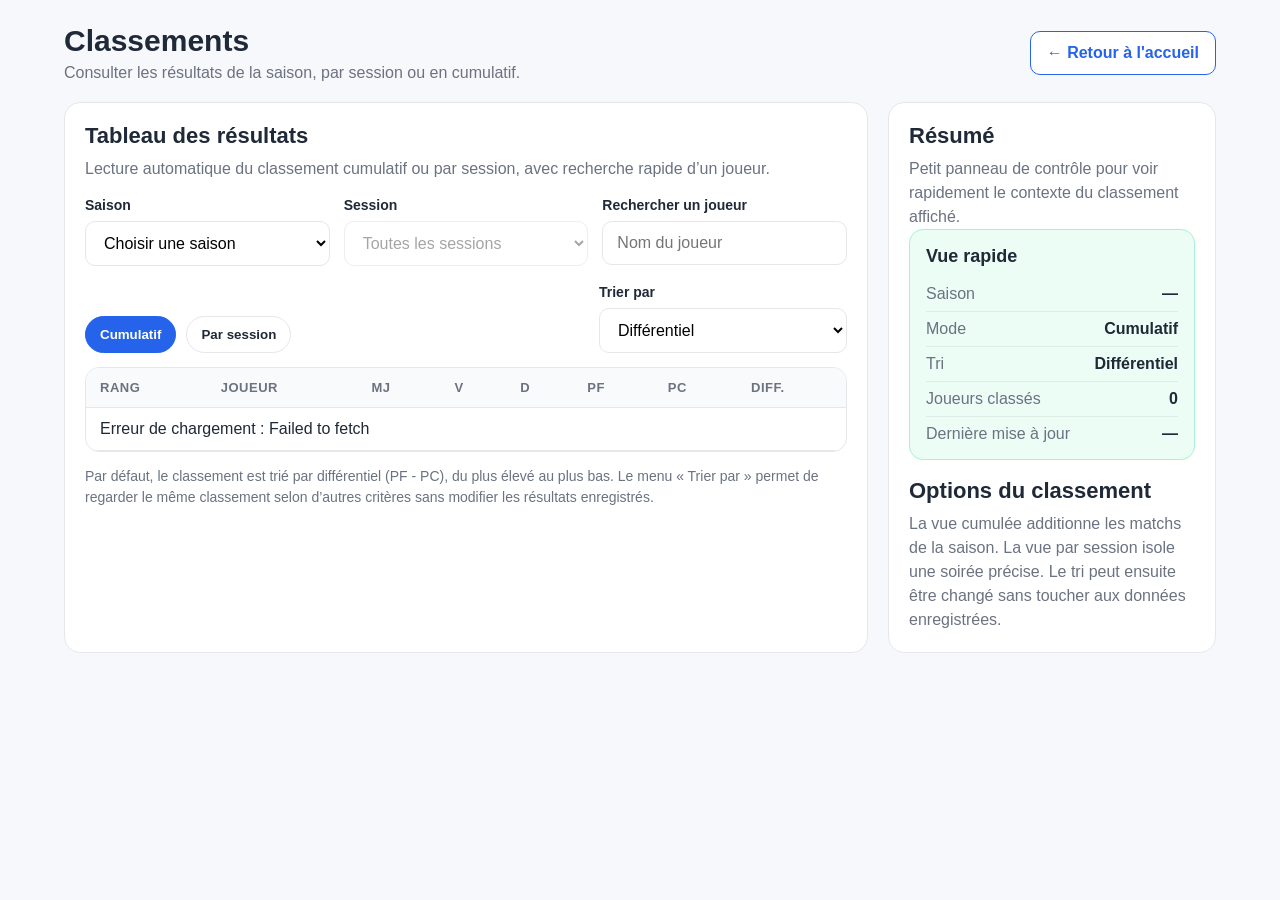
==== commit 88ad0f45: "Update classement.html" ====
--- a/classement.html
+++ b/classement.html
@@ -22,30 +22,6 @@
     * { box-sizing: border-box; }
 
     body {
-      margin: 0;<!DOCTYPE html>
-<html lang="fr">
-<head>
-  <meta charset="UTF-8" />
-  <meta name="viewport" content="width=device-width, initial-scale=1.0" />
-  <title>Badminton Stats - Classement</title>
-  <style>
-    :root {
-      --bg: #f6f8fb;
-      --card: #ffffff;
-      --text: #1f2937;
-      --muted: #6b7280;
-      --line: #e5e7eb;
-      --accent: #2563eb;
-      --accent-hover: #1d4ed8;
-      --soft: #eff6ff;
-      --soft-line: #bfdbfe;
-      --ok-bg: #ecfdf5;
-      --ok-line: #a7f3d0;
-    }
-
-    * { box-sizing: border-box; }
-
-    body {
       margin: 0;
       font-family: Arial, sans-serif;
       background: var(--bg);
@@ -338,7 +314,7 @@
           <div class="field sort-field">
             <label for="rankingSort">Trier par</label>
             <select id="rankingSort" name="rankingSort">
-              <option value="points">Points pour / contre</option>
+              <option value="points">Points marqués (PF)</option>
               <option value="wins">Victoires</option>
               <option value="losses">Défaites (moins en premier)</option>
               <option value="diff" selected>Différentiel</option>
@@ -417,7 +393,7 @@
     </div>
   </div>
 <script>
-  const API_URL = 'https://script.google.com/macros/s/AKfycbzWyVZ6vowktFzops1mlw_rapGKlZjJ03SHpvEc8-LgzYNbp-rBG774HtbVccV9D8oQoQ/exec';
+  const API_URL = 'https://script.google.com/macros/s/AKfycbwddJ7s8j6uWH2fXP_h7161F_MT5ZU12X15oMx6Xx7icxud1jg9_e3iq28bjfs3X4_y/exec';
 
   const rankingSeasonEl = document.getElementById('rankingSeason');
   const rankingSessionEl = document.getElementById('rankingSession');
@@ -647,7 +623,7 @@
 
   function getSortLabel() {
     const labels = {
-      points: 'PF / PC',
+      points: 'Points marqués (PF)',
       wins: 'Victoires',
       losses: 'Défaites',
       diff: 'Différentiel',
@@ -728,684 +704,3 @@
 </script>
 </body>
 </html>
-      font-family: Arial, sans-serif;
-      background: var(--bg);
-      color: var(--text);
-    }
-
-    .wrap {
-      max-width: 1200px;
-      margin: 0 auto;
-      padding: 24px;
-    }
-
-    .topbar {
-      display: flex;
-      justify-content: space-between;
-      align-items: center;
-      gap: 16px;
-      flex-wrap: wrap;
-      margin-bottom: 20px;
-    }
-
-    .topbar h1 {
-      margin: 0;
-      font-size: 30px;
-    }
-
-    .topbar p {
-      margin: 6px 0 0;
-      color: var(--muted);
-    }
-
-    .btn {
-      display: inline-block;
-      padding: 12px 16px;
-      border-radius: 10px;
-      text-decoration: none;
-      font-weight: bold;
-      border: 1px solid var(--accent);
-      background: var(--accent);
-      color: #fff;
-      cursor: pointer;
-    }
-
-    .btn:hover {
-      background: var(--accent-hover);
-    }
-
-    .btn.secondary {
-      background: #fff;
-      color: var(--accent);
-    }
-
-    .layout {
-      display: grid;
-      grid-template-columns: 1.7fr 1fr;
-      gap: 20px;
-    }
-
-    .card {
-      background: var(--card);
-      border: 1px solid var(--line);
-      border-radius: 16px;
-      padding: 20px;
-    }
-
-    .card h2 {
-      margin: 0 0 8px;
-      font-size: 22px;
-    }
-
-    .card p {
-      margin: 0;
-      color: var(--muted);
-      line-height: 1.5;
-    }
-
-    .filters {
-      display: grid;
-      grid-template-columns: repeat(3, minmax(0, 1fr));
-      gap: 14px;
-      margin-top: 16px;
-    }
-
-    .field {
-      display: flex;
-      flex-direction: column;
-      gap: 8px;
-    }
-
-    label {
-      font-weight: bold;
-      font-size: 14px;
-    }
-
-    select,
-    input {
-      width: 100%;
-      padding: 12px 14px;
-      border: 1px solid var(--line);
-      border-radius: 10px;
-      font: inherit;
-      background: #fff;
-    }
-
-    .ranking-controls {
-      display: flex;
-      align-items: end;
-      justify-content: space-between;
-      gap: 16px;
-      flex-wrap: wrap;
-      margin: 18px 0 14px;
-    }
-
-    .tabs {
-      display: flex;
-      gap: 10px;
-      flex-wrap: wrap;
-      margin: 0;
-    }
-
-    .sort-field {
-      min-width: 235px;
-    }
-
-    .tab-btn {
-      padding: 10px 14px;
-      border-radius: 999px;
-      border: 1px solid var(--line);
-      background: #fff;
-      font-weight: bold;
-      color: var(--text);
-    }
-
-.player-link {
-  color: inherit;
-  text-decoration: none;
-  font-weight: bold;
-  cursor: pointer;
-}
-
-.player-link:hover {
-  color: var(--accent);
-  text-decoration: underline;
-}
-    
-    .tab-btn.active {
-      background: var(--accent);
-      color: #fff;
-      border-color: var(--accent);
-    }
-
-    .table-wrap {
-      margin-top: 12px;
-      overflow-x: auto;
-      border: 1px solid var(--line);
-      border-radius: 14px;
-      background: #fff;
-    }
-
-    table {
-      width: 100%;
-      border-collapse: collapse;
-      min-width: 760px;
-    }
-
-    th,
-    td {
-      padding: 12px 14px;
-      text-align: left;
-      border-bottom: 1px solid var(--line);
-      white-space: nowrap;
-    }
-
-    th {
-      background: #f9fafb;
-      font-size: 13px;
-      text-transform: uppercase;
-      letter-spacing: 0.04em;
-      color: var(--muted);
-    }
-
-    tbody tr:hover {
-      background: #fafafa;
-    }
-
-    .rank-cell {
-      font-weight: bold;
-      width: 72px;
-    }
-
-    .player-cell {
-      font-weight: bold;
-    }
-
-    .summary-box {
-      background: var(--ok-bg);
-      border: 1px solid var(--ok-line);
-      border-radius: 14px;
-      padding: 16px;
-      margin-bottom: 16px;
-    }
-
-    .summary-box h3 {
-      margin: 0 0 10px;
-      font-size: 18px;
-    }
-
-    .summary-row {
-      display: flex;
-      justify-content: space-between;
-      gap: 12px;
-      padding: 8px 0;
-      border-bottom: 1px solid rgba(0,0,0,0.06);
-    }
-
-    .summary-row:last-child {
-      border-bottom: none;
-      padding-bottom: 0;
-    }
-
-    .summary-label {
-      color: var(--muted);
-    }
-
-    .summary-value {
-      font-weight: bold;
-      text-align: right;
-    }
-
-    .note {
-      margin-top: 14px;
-      font-size: 14px;
-      color: var(--muted);
-      line-height: 1.5;
-    }
-
-    @media (max-width: 980px) {
-      .layout {
-        grid-template-columns: 1fr;
-      }
-
-      .filters {
-        grid-template-columns: 1fr;
-      }
-    }
-  </style>
-</head>
-<body>
-  <div class="wrap">
-    <div class="topbar">
-      <div>
-        <h1>Classements</h1>
-        <p>Consulter les résultats de la saison, par session ou en cumulatif.</p>
-      </div>
-      <a class="btn secondary" href="index.html">← Retour à l'accueil</a>
-    </div>
-
-    <div class="layout">
-      <section class="card">
-        <h2>Tableau des résultats</h2>
-        <p>Lecture automatique du classement cumulatif ou par session, avec recherche rapide d’un joueur.</p>
-
-        <div class="filters">
-          <div class="field">
-            <label for="rankingSeason">Saison</label>
-            <select id="rankingSeason" name="rankingSeason">
-              <option value="">Choisir une saison</option>
-            </select>
-          </div>
-
-          <div class="field">
-            <label for="rankingSession">Session</label>
-            <select id="rankingSession" name="rankingSession" disabled>
-              <option value="">Toutes les sessions</option>
-            </select>
-          </div>
-
-          <div class="field">
-            <label for="rankingSearch">Rechercher un joueur</label>
-            <input type="text" id="rankingSearch" name="rankingSearch" placeholder="Nom du joueur" />
-          </div>
-        </div>
-
-        <div class="ranking-controls">
-          <div class="tabs">
-            <button type="button" class="tab-btn active" id="tabCumulatif">Cumulatif</button>
-            <button type="button" class="tab-btn" id="tabSession">Par session</button>
-          </div>
-
-          <div class="field sort-field">
-            <label for="rankingSort">Trier par</label>
-            <select id="rankingSort" name="rankingSort">
-              <option value="points">Points pour / contre</option>
-              <option value="wins">Victoires</option>
-              <option value="losses">Défaites (moins en premier)</option>
-              <option value="diff" selected>Différentiel</option>
-              <option value="matches">Matchs joués</option>
-              <option value="winpct">% de victoires</option>
-            </select>
-          </div>
-        </div>
-
-        <div class="table-wrap">
-          <table>
-            <thead>
-              <tr>
-                <th>Rang</th>
-                <th>Joueur</th>
-                <th>MJ</th>
-                <th>V</th>
-                <th>D</th>
-                <th>PF</th>
-                <th>PC</th>
-                <th style="display:none;">Diff. interne</th>
-                <th>Diff.</th>
-              </tr>
-            </thead>
-            <tbody id="rankingTableBody">
-              <tr>
-                <td colspan="9">Chargement du classement...</td>
-              </tr>
-            </tbody>
-          </table>
-        </div>
-
-        <div class="note">
-          Par défaut, le classement est trié par différentiel (PF - PC), du plus élevé au plus bas. Le menu « Trier par » permet de regarder le même classement selon d’autres critères sans modifier les résultats enregistrés.
-        </div>
-      </section>
-
-      <aside class="card">
-        <h2>Résumé</h2>
-        <p>Petit panneau de contrôle pour voir rapidement le contexte du classement affiché.</p>
-
-        <div class="summary-box">
-          <h3>Vue rapide</h3>
-
-          <div class="summary-row">
-            <div class="summary-label">Saison</div>
-            <div class="summary-value" id="summarySeason">—</div>
-          </div>
-
-          <div class="summary-row">
-            <div class="summary-label">Mode</div>
-            <div class="summary-value" id="summaryMode">Cumulatif</div>
-          </div>
-
-          <div class="summary-row">
-            <div class="summary-label">Tri</div>
-            <div class="summary-value" id="summarySort">Différentiel</div>
-          </div>
-
-          <div class="summary-row">
-            <div class="summary-label">Joueurs classés</div>
-            <div class="summary-value" id="summaryCount">0</div>
-          </div>
-
-          <div class="summary-row">
-            <div class="summary-label">Dernière mise à jour</div>
-            <div class="summary-value" id="summaryUpdated">—</div>
-          </div>
-        </div>
-
-        <h2 style="margin-top: 18px;">Options du classement</h2>
-        <p>
-          La vue cumulée additionne les matchs de la saison. La vue par session isole une soirée précise. Le tri peut ensuite être changé sans toucher aux données enregistrées.
-        </p>
-      </aside>
-    </div>
-  </div>
-<script>
-  const API_URL = 'https://script.google.com/macros/s/AKfycbwddJ7s8j6uWH2fXP_h7161F_MT5ZU12X15oMx6Xx7icxud1jg9_e3iq28bjfs3X4_y/exec';
-
-  const rankingSeasonEl = document.getElementById('rankingSeason');
-  const rankingSessionEl = document.getElementById('rankingSession');
-  const rankingSearchEl = document.getElementById('rankingSearch');
-  const rankingSortEl = document.getElementById('rankingSort');
-  const rankingTableBodyEl = document.getElementById('rankingTableBody');
-
-  const tabCumulatifEl = document.getElementById('tabCumulatif');
-  const tabSessionEl = document.getElementById('tabSession');
-
-  const summarySeasonEl = document.getElementById('summarySeason');
-  const summaryModeEl = document.getElementById('summaryMode');
-  const summarySortEl = document.getElementById('summarySort');
-  const summaryCountEl = document.getElementById('summaryCount');
-  const summaryUpdatedEl = document.getElementById('summaryUpdated');
-
-  let seasonsCache = [];
-  let rankingCache = [];
-  let currentMode = 'cumulatif';
-
-  function escapeHtml(value) {
-    return String(value ?? '')
-      .replace(/&/g, '&amp;')
-      .replace(/</g, '&lt;')
-      .replace(/>/g, '&gt;')
-      .replace(/"/g, '&quot;')
-      .replace(/'/g, '&#039;');
-  }
-
-  function getSelectedSeason() {
-    const saisonId = String(rankingSeasonEl.value || '').trim();
-    return seasonsCache.find(s => String(s.saison_id || '').trim() === saisonId) || null;
-  }
-
-  function setMode(mode) {
-    currentMode = mode === 'session' ? 'session' : 'cumulatif';
-
-    tabCumulatifEl.classList.toggle('active', currentMode === 'cumulatif');
-    tabSessionEl.classList.toggle('active', currentMode === 'session');
-    rankingSessionEl.disabled = currentMode !== 'session';
-
-    if (currentMode === 'session' && !rankingSessionEl.value) {
-      const firstSessionOption = Array.from(rankingSessionEl.options)
-        .find(option => option.value);
-
-      if (firstSessionOption) {
-        rankingSessionEl.value = firstSessionOption.value;
-      }
-    }
-
-    loadRanking();
-  }
-
-  function populateSessions() {
-    rankingSessionEl.innerHTML = '<option value="">Toutes les sessions</option>';
-
-    const season = getSelectedSeason();
-    const sessions = season && Array.isArray(season.sessions) ? season.sessions : [];
-
-    sessions.forEach(session => {
-      const option = document.createElement('option');
-      option.value = String(session.no_session || '').trim();
-      option.textContent = `Session ${session.no_session} — ${session.date}`;
-      rankingSessionEl.appendChild(option);
-    });
-
-    if (currentMode === 'session' && sessions.length > 0) {
-      rankingSessionEl.value = String(sessions[0].no_session || '').trim();
-    }
-  }
-
-  async function loadSeasons() {
-    try {
-      const response = await fetch(`${API_URL}?action=getSeasons`);
-      const result = await response.json();
-
-      if (!result.ok) {
-        throw new Error(result.error || 'Erreur API inconnue');
-      }
-
-      seasonsCache = Array.isArray(result.data) ? result.data : [];
-      rankingSeasonEl.innerHTML = '<option value="">Choisir une saison</option>';
-
-      seasonsCache.forEach(season => {
-        const option = document.createElement('option');
-        option.value = season.saison_id;
-        option.textContent = season.nom_saison || season.saison_id;
-        rankingSeasonEl.appendChild(option);
-      });
-
-      if (seasonsCache.length > 0) {
-        rankingSeasonEl.value = seasonsCache[0].saison_id;
-        populateSessions();
-        loadRanking();
-      } else {
-        renderTable();
-      }
-    } catch (error) {
-      console.error('Erreur loadSeasons:', error);
-      rankingTableBodyEl.innerHTML = `
-        <tr>
-          <td colspan="9">Erreur de chargement : ${escapeHtml(error.message || 'Erreur inconnue')}</td>
-        </tr>
-      `;
-    }
-  }
-
-  async function loadRanking() {
-    const season = getSelectedSeason();
-    if (!season) {
-      rankingCache = [];
-      renderTable();
-      return;
-    }
-
-    try {
-      const params = new URLSearchParams({
-        action: 'getRanking',
-        saison_id: String(season.saison_id || '').trim()
-      });
-
-      if (currentMode === 'session' && rankingSessionEl.value) {
-        params.set('no_session', String(rankingSessionEl.value || '').trim());
-      }
-
-      const response = await fetch(`${API_URL}?${params.toString()}`);
-      const result = await response.json();
-
-      if (!result.ok) {
-        throw new Error(result.error || 'Erreur API inconnue');
-      }
-
-      rankingCache = Array.isArray(result.rows) ? result.rows : [];
-      summaryUpdatedEl.textContent = result.updated_at || '—';
-      renderTable();
-    } catch (error) {
-      console.error('Erreur loadRanking:', error);
-      rankingCache = [];
-      rankingTableBodyEl.innerHTML = `
-        <tr>
-          <td colspan="9">Erreur de chargement : ${escapeHtml(error.message || 'Erreur inconnue')}</td>
-        </tr>
-      `;
-    }
-  }
-
-  function getWinPercentage(row) {
-    const matchs = Number(row.matchs_joues || 0);
-    const victoires = Number(row.victoires || 0);
-
-    if (matchs <= 0) {
-      return 0;
-    }
-
-    return (victoires / matchs) * 100;
-  }
-
-  function compareByName(a, b) {
-    return String(a.nom || '').localeCompare(String(b.nom || ''), 'fr', {
-      sensitivity: 'base'
-    });
-  }
-
-  function sortRankingRows(rows) {
-    const mode = String(rankingSortEl.value || 'diff');
-
-    return [...rows].sort((a, b) => {
-      const pfA = Number(a.points_pour || 0);
-      const pfB = Number(b.points_pour || 0);
-      const pcA = Number(a.points_contre || 0);
-      const pcB = Number(b.points_contre || 0);
-      const diffA = Number(a.plus_moins || 0);
-      const diffB = Number(b.plus_moins || 0);
-      const winsA = Number(a.victoires || 0);
-      const winsB = Number(b.victoires || 0);
-      const lossesA = Number(a.defaites || 0);
-      const lossesB = Number(b.defaites || 0);
-      const matchesA = Number(a.matchs_joues || 0);
-      const matchesB = Number(b.matchs_joues || 0);
-      const winPctA = getWinPercentage(a);
-      const winPctB = getWinPercentage(b);
-
-      if (mode === 'wins') {
-        if (winsB !== winsA) return winsB - winsA;
-        if (winPctB !== winPctA) return winPctB - winPctA;
-        if (diffB !== diffA) return diffB - diffA;
-        return compareByName(a, b);
-      }
-
-      if (mode === 'losses') {
-        if (lossesA !== lossesB) return lossesA - lossesB;
-        if (winPctB !== winPctA) return winPctB - winPctA;
-        if (winsB !== winsA) return winsB - winsA;
-        return compareByName(a, b);
-      }
-
-      if (mode === 'diff') {
-        if (diffB !== diffA) return diffB - diffA;
-        if (pfB !== pfA) return pfB - pfA;
-        if (pcA !== pcB) return pcA - pcB;
-        return compareByName(a, b);
-      }
-
-      if (mode === 'matches') {
-        if (matchesB !== matchesA) return matchesB - matchesA;
-        if (winsB !== winsA) return winsB - winsA;
-        if (diffB !== diffA) return diffB - diffA;
-        return compareByName(a, b);
-      }
-
-      if (mode === 'winpct') {
-        if (winPctB !== winPctA) return winPctB - winPctA;
-        if (winsB !== winsA) return winsB - winsA;
-        if (matchesB !== matchesA) return matchesB - matchesA;
-        return compareByName(a, b);
-      }
-
-      // Tri par défaut : différentiel (PF - PC), du plus élevé au plus bas.
-      if (diffB !== diffA) return diffB - diffA;
-      if (pfB !== pfA) return pfB - pfA;
-      if (pcA !== pcB) return pcA - pcB;
-      if (winsB !== winsA) return winsB - winsA;
-
-      return compareByName(a, b);
-    });
-  }
-
-  function getSortLabel() {
-    const labels = {
-      points: 'PF / PC',
-      wins: 'Victoires',
-      losses: 'Défaites',
-      diff: 'Différentiel',
-      matches: 'Matchs joués',
-      winpct: '% victoires'
-    };
-
-    return labels[rankingSortEl.value] || 'Différentiel';
-  }
-
-  function renderTable() {
-    const season = getSelectedSeason();
-    const search = String(rankingSearchEl.value || '').trim().toLowerCase();
-
-    // On trie d'abord le classement COMPLET afin que le rang reste le vrai rang
-    // même lorsqu'on recherche seulement un joueur.
-    const sortedRanking = sortRankingRows(rankingCache).map((row, index) => ({
-      ...row,
-      visual_rank: index + 1
-    }));
-
-    const rowsToDisplay = sortedRanking.filter(row => {
-      if (!search) return true;
-
-      const text = `${row.nom || ''} ${row.joueur_id || ''}`.toLowerCase();
-      return text.includes(search);
-    });
-
-    if (!rowsToDisplay.length) {
-      rankingTableBodyEl.innerHTML = `
-        <tr>
-          <td colspan="9">Aucun résultat à afficher.</td>
-        </tr>
-      `;
-    } else {
-      rankingTableBodyEl.innerHTML = rowsToDisplay.map(row => `
-        <tr>
-          <td class="rank-cell">${escapeHtml(row.visual_rank)}</td>
-          <td class="player-cell">
-            <a
-              href="joueurs.html?joueur_id=${encodeURIComponent(row.joueur_id || '')}"
-              class="player-link"
-            >
-              ${escapeHtml(row.nom || row.joueur_id)}
-            </a>
-          </td>
-          <td>${escapeHtml(row.matchs_joues)}</td>
-          <td>${escapeHtml(row.victoires)}</td>
-          <td>${escapeHtml(row.defaites)}</td>
-          <td>${escapeHtml(row.points_pour)}</td>
-          <td>${escapeHtml(row.points_contre)}</td>
-          <td style="display:none;">${escapeHtml(row.plus_moins)}</td>
-          <td>${escapeHtml(row.plus_moins)}</td>
-        </tr>
-      `).join('');
-    }
-
-    summarySeasonEl.textContent = season ? (season.nom_saison || season.saison_id) : '—';
-    summaryModeEl.textContent = currentMode === 'session'
-      ? `Session ${rankingSessionEl.value || '—'}`
-      : 'Cumulatif';
-    summarySortEl.textContent = getSortLabel();
-    summaryCountEl.textContent = String(rowsToDisplay.length);
-  }
-
-  rankingSeasonEl.addEventListener('change', () => {
-    populateSessions();
-    loadRanking();
-  });
-
-  rankingSessionEl.addEventListener('change', loadRanking);
-  rankingSearchEl.addEventListener('input', renderTable);
-  rankingSortEl.addEventListener('change', renderTable);
-  tabCumulatifEl.addEventListener('click', () => setMode('cumulatif'));
-  tabSessionEl.addEventListener('click', () => setMode('session'));
-
-  loadSeasons();
-</script>
-</body>
-</html>
